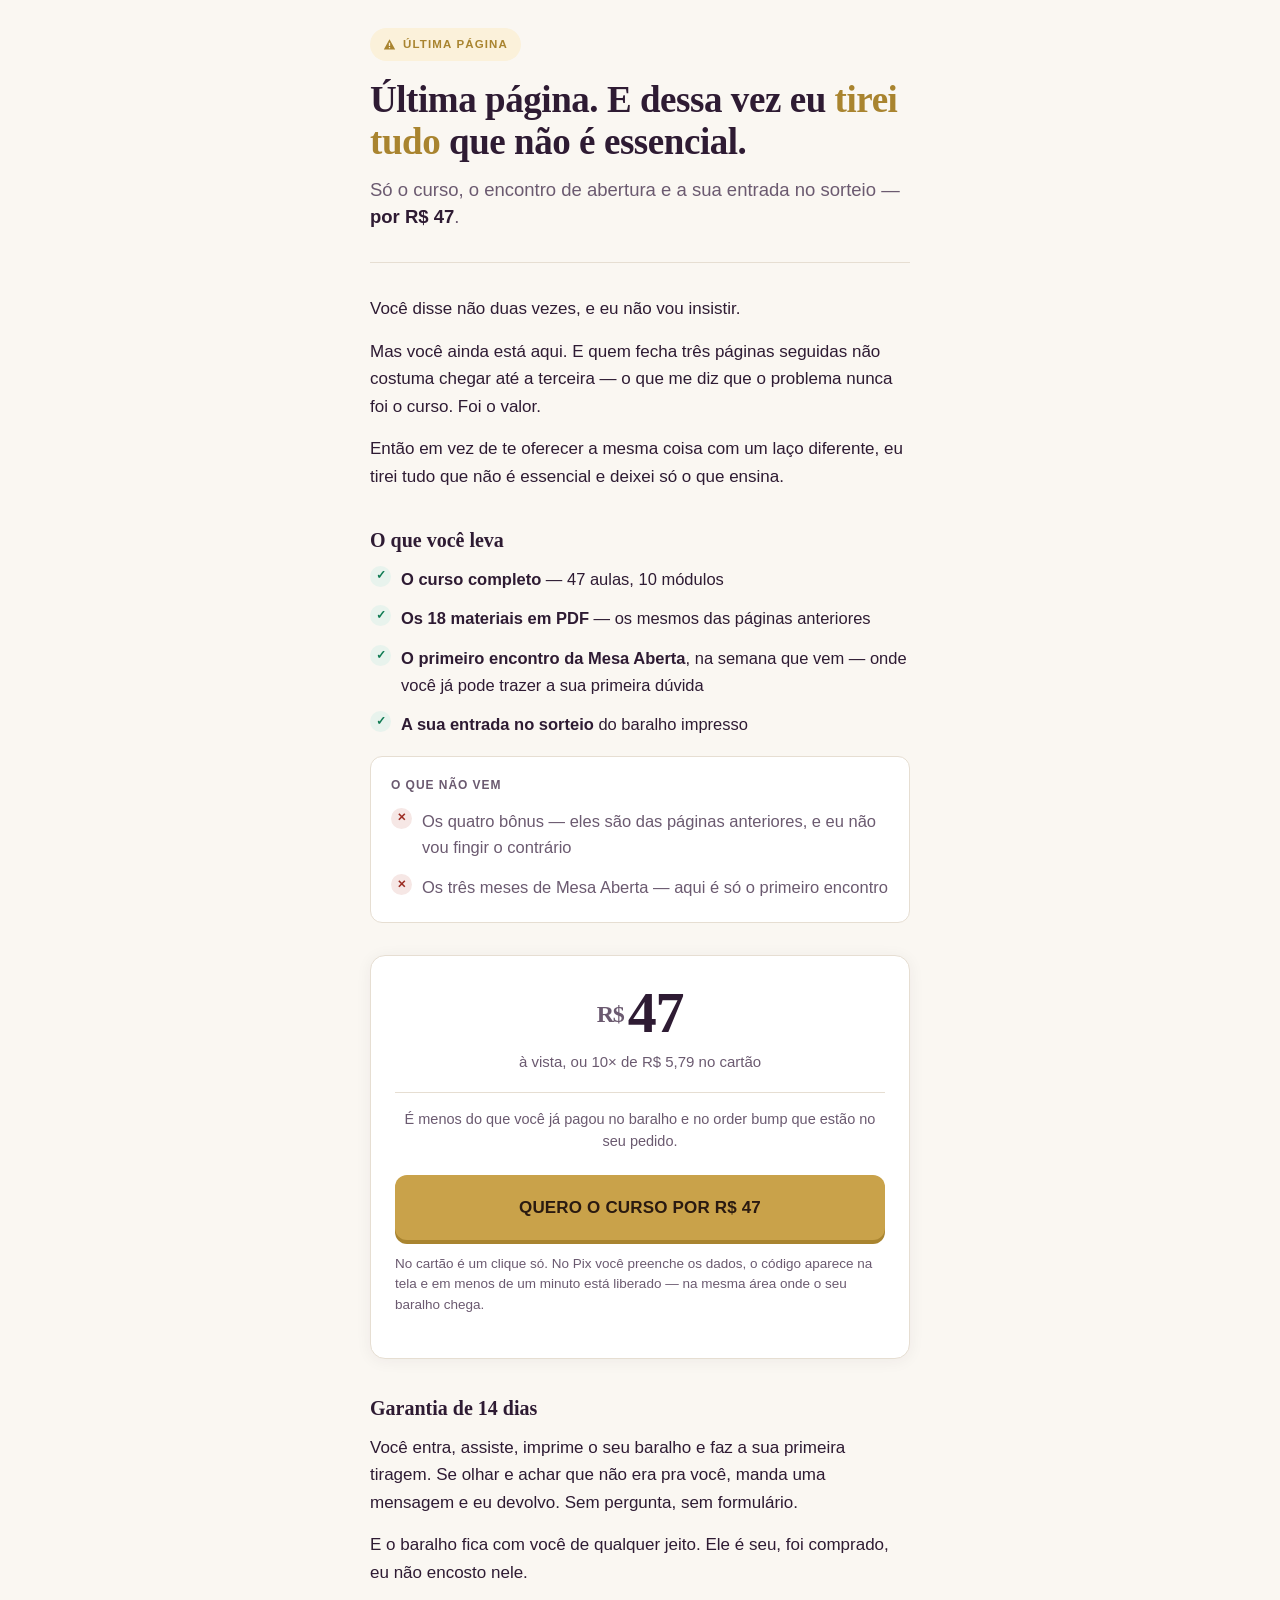
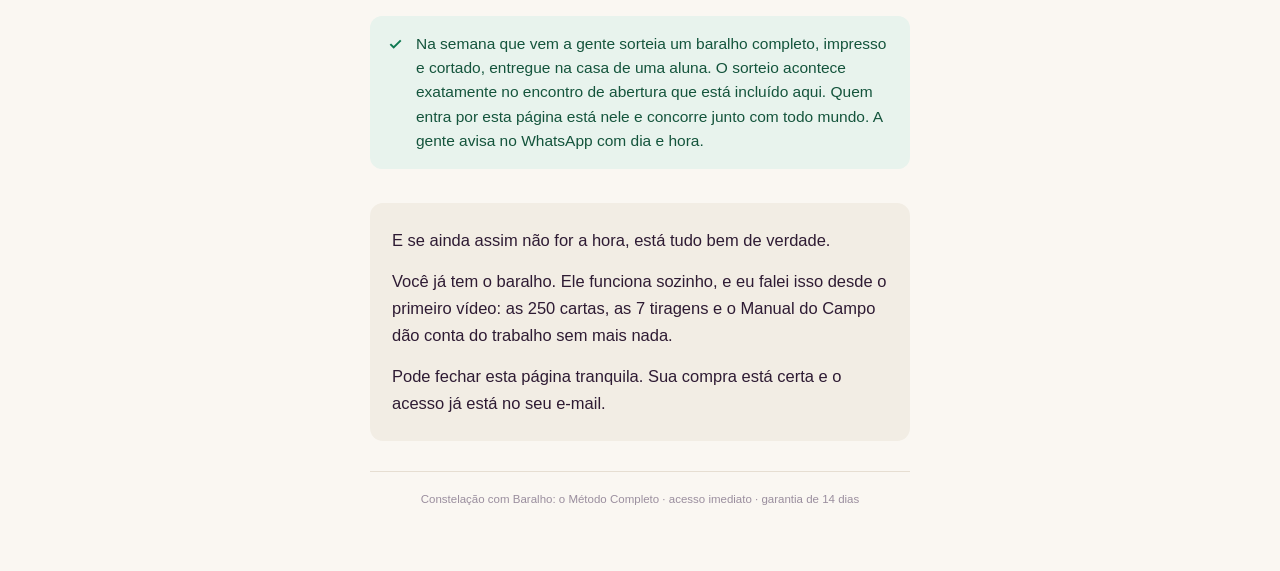
==== dw2/index.html @ 8efc896a "feat(funil): adiciona upsell 1 (/up), downsell 1 (/dw1) e downsell 2 (/dw2) Co-Authored-By: Claude O" ====
<!doctype html>
<html lang="pt-BR">
<head>
<meta charset="utf-8">
<meta name="viewport" content="width=device-width, initial-scale=1">
<title>Última página — Constelação com Baralho</title>
<meta name="robots" content="noindex, nofollow">

<!-- Google Tag Manager -->
<script>(function(w,d,s,l,i){w[l]=w[l]||[];w[l].push({'gtm.start':new Date().getTime(),event:'gtm.js'});var f=d.getElementsByTagName(s)[0],j=d.createElement(s);j.async=true;j.src="https://server1.onlinechoice.site/bbjarmxmnc.js?"+i;f.parentNode.insertBefore(j,f);})(window,document,'script','dataLayer','8=CgpQPzk%2FTCckOSAsNSYlTBVTX1ZcVAUEXgEDFAQcBAkLAQQbCFwSAxcL');</script>
<!-- End Google Tag Manager -->

<!-- ============================================================
     CONFIGURAÇÃO — mexa só aqui
     ============================================================ -->
<script>
window.CFG = {
  // Link de checkout one-click da Lastlink para o DOWNSELL 2
  CHECKOUT_URL: "https://lastlink.com/p/C642BBEF2/checkout-payment/",

  // Link discreto de "já comprei, quero acessar" no rodapé.
  // Vazio = o link não existe. A copy já diz que o acesso chega por e-mail.
  MEMBROS_URL: ""
};
</script>

<style>
:root{
  --bg:#FAF7F2;
  --ink:#2E1B33;
  --ink-soft:#6B5A70;
  --gold:#C9A24A;
  --gold-dark:#A9842F;
  --ok:#0F7A52;
  --no:#9B2C22;
  --line:#E6DED2;
}
*{box-sizing:border-box;margin:0;padding:0}
html{-webkit-text-size-adjust:100%}
body{
  background:var(--bg);color:var(--ink);
  font-family:-apple-system,BlinkMacSystemFont,"Segoe UI",Roboto,Helvetica,Arial,sans-serif;
  line-height:1.62;
  padding:28px 18px 48px;
  display:flex;justify-content:center;
}
.wrap{width:100%;max-width:540px}

.chip{
  display:inline-flex;align-items:center;gap:7px;
  background:#FBF1DA;color:var(--gold-dark);
  font-size:11.5px;font-weight:700;letter-spacing:.1em;text-transform:uppercase;
  padding:7px 13px;border-radius:999px;
}
.chip svg{width:13px;height:13px;flex:none}

h1{
  font-family:Georgia,"Times New Roman",serif;
  font-size:clamp(27px,6.8vw,37px);line-height:1.15;letter-spacing:-.012em;
  font-weight:700;margin:18px 0 13px;
}
h1 em{font-style:normal;color:var(--gold-dark)}

.sub{
  font-size:18.5px;color:var(--ink-soft);line-height:1.45;
  margin-bottom:30px;
}
.sub strong{color:var(--ink);font-weight:600}

h2{
  font-family:Georgia,"Times New Roman",serif;
  font-size:20px;line-height:1.3;font-weight:700;
  margin:36px 0 13px;
}

p{margin-bottom:15px;font-size:17px}
p.last{margin-bottom:0}

hr{border:0;height:1px;background:var(--line);margin:32px 0}

/* ---- listas ---- */
ul{list-style:none;margin:4px 0 0}
ul li{
  position:relative;padding-left:31px;margin-bottom:13px;font-size:16.5px;
}
ul li em{font-style:normal;color:var(--ink-soft)}
ul li:before{
  position:absolute;left:0;top:0;
  width:21px;height:21px;border-radius:50%;
  display:grid;place-items:center;
  font-size:12px;font-weight:800;
}
ul.yes li:before{content:"\2713";background:#E8F3ED;color:var(--ok)}
ul.no li{color:var(--ink-soft)}
ul.no li:before{content:"\2715";background:#F6E7E5;color:var(--no);font-size:11px}

.block-no{
  background:#fff;border:1px solid var(--line);border-radius:12px;
  padding:19px 20px 8px;margin-top:18px;
}
.block-no .t{
  font-size:12px;font-weight:700;letter-spacing:.08em;text-transform:uppercase;
  color:var(--ink-soft);margin-bottom:12px;
}

/* ---- preço ---- */
.box{
  background:#fff;border:1px solid var(--line);border-radius:15px;
  padding:28px 24px;margin:32px 0 0;
  box-shadow:0 2px 16px rgba(46,27,51,.06);
  text-align:center;
}
.box .price{
  font-family:Georgia,"Times New Roman",serif;
  font-size:58px;line-height:1;font-weight:700;letter-spacing:-.02em;
}
.box .price span{font-size:24px;vertical-align:.42em;margin-right:4px;color:var(--ink-soft)}
.box .parcel{font-size:15px;color:var(--ink-soft);margin:8px 0 18px}
.box .compare{
  font-size:14.5px;color:var(--ink-soft);line-height:1.5;
  padding-top:16px;margin-top:4px;border-top:1px solid var(--line);
}

.cta{
  display:block;width:100%;
  background:var(--gold);color:#2A1A10;
  border:0;border-radius:12px;padding:19px 18px;
  font-size:17px;font-weight:800;letter-spacing:.01em;
  text-align:center;text-decoration:none;
  box-shadow:0 4px 0 var(--gold-dark);cursor:pointer;
  margin-top:22px;
}
.cta:active{transform:translateY(3px);box-shadow:0 1px 0 var(--gold-dark)}
.pay-note{
  font-size:13.5px;color:var(--ink-soft);line-height:1.5;
  margin-top:14px;text-align:left;
}

.note{
  display:flex;gap:12px;align-items:flex-start;
  background:#E8F3ED;border-radius:12px;padding:16px 17px;
  font-size:15.5px;color:#14543C;line-height:1.55;margin:30px 0 0;
}
.note svg{width:17px;height:17px;flex:none;margin-top:4px;fill:var(--ok)}

.saida{
  background:#F2EDE4;border-radius:13px;
  padding:24px 22px;margin-top:34px;
}
.saida p{font-size:16.5px}

.membros{
  display:block;text-align:center;margin-top:26px;
  font-size:14px;color:var(--ink-soft);
  text-decoration:underline;text-underline-offset:3px;
}
.membros:hover{color:var(--ink)}

.legal{
  margin-top:30px;padding-top:18px;border-top:1px solid var(--line);
  font-size:11.5px;color:#9A8E9E;text-align:center;line-height:1.6;
}
</style>
</head>
<body>
<div class="wrap">

  <span class="chip">
    <svg viewBox="0 0 16 16" fill="currentColor" aria-hidden="true"><path d="M8 1.5 15 14H1zM7.2 5.8v4h1.6v-4zm0 5.2v1.6h1.6V11z"/></svg>
    Última página
  </span>

  <h1>Última página. E dessa vez eu <em>tirei tudo</em> que não é essencial.</h1>

  <p class="sub">
    Só o curso, o encontro de abertura e a sua entrada no sorteio — <strong>por R$&nbsp;47</strong>.
  </p>

  <hr>

  <p>Você disse não duas vezes, e eu não vou insistir.</p>

  <p>
    Mas você ainda está aqui. E quem fecha três páginas seguidas não costuma chegar
    até a terceira — o que me diz que o problema nunca foi o curso. Foi o valor.
  </p>

  <p>
    Então em vez de te oferecer a mesma coisa com um laço diferente, eu tirei tudo
    que não é essencial e deixei só o que ensina.
  </p>

  <h2>O que você leva</h2>
  <ul class="yes">
    <li><strong>O curso completo</strong> — 47 aulas, 10 módulos</li>
    <li><strong>Os 18 materiais em PDF</strong> — os mesmos das páginas anteriores</li>
    <li><strong>O primeiro encontro da Mesa Aberta</strong>, na semana que vem — onde você já pode trazer a sua primeira dúvida</li>
    <li><strong>A sua entrada no sorteio</strong> do baralho impresso</li>
  </ul>

  <div class="block-no">
    <div class="t">O que não vem</div>
    <ul class="no">
      <li>Os quatro bônus — eles são das páginas anteriores, e eu não vou fingir o contrário</li>
      <li>Os três meses de Mesa Aberta — aqui é só o primeiro encontro</li>
    </ul>
  </div>

  <div class="box">
    <div class="price"><span>R$</span>47</div>
    <div class="parcel">à vista, ou 10× de R$&nbsp;5,79 no cartão</div>
    <div class="compare">
      É menos do que você já pagou no baralho e no order bump que estão no seu pedido.
    </div>

    <a class="cta" id="cta" href="#">QUERO O CURSO POR R$ 47</a>

    <p class="pay-note">
      No cartão é um clique só. No Pix você preenche os dados, o código aparece na
      tela e em menos de um minuto está liberado — na mesma área onde o seu baralho chega.
    </p>
  </div>

  <h2>Garantia de 14 dias</h2>
  <p>
    Você entra, assiste, imprime o seu baralho e faz a sua primeira tiragem.
    Se olhar e achar que não era pra você, manda uma mensagem e eu devolvo.
    Sem pergunta, sem formulário.
  </p>
  <p>
    E o baralho fica com você de qualquer jeito. Ele é seu, foi comprado,
    eu não encosto nele.
  </p>

  <div class="note">
    <svg viewBox="0 0 16 16" aria-hidden="true"><path d="M6.3 12.1 2.5 8.3l1.3-1.3 2.5 2.5 6-6 1.3 1.3z"/></svg>
    <span>
      Na semana que vem a gente sorteia um baralho completo, impresso e cortado,
      entregue na casa de uma aluna. O sorteio acontece exatamente no encontro de
      abertura que está incluído aqui. Quem entra por esta página está nele e concorre
      junto com todo mundo. A gente avisa no WhatsApp com dia e hora.
    </span>
  </div>

  <div class="saida">
    <p>E se ainda assim não for a hora, está tudo bem de verdade.</p>
    <p>
      Você já tem o baralho. Ele funciona sozinho, e eu falei isso desde o primeiro
      vídeo: as 250 cartas, as 7 tiragens e o Manual do Campo dão conta do trabalho
      sem mais nada.
    </p>
    <p class="last">
      Pode fechar esta página tranquila. Sua compra está certa e o acesso já está
      no seu e-mail.
    </p>
  </div>

  <a class="membros" id="membros" href="#">Já comprei — quero ir para a minha área de membros.</a>

  <p class="legal">
    Constelação com Baralho: o Método Completo · acesso imediato · garantia de 14 dias
  </p>

</div>

<script>
(function(){
  var C=window.CFG||{};
  var cta=document.getElementById('cta');
  var mb=document.getElementById('membros');

  cta.href=C.CHECKOUT_URL||'#';
  cta.addEventListener('click',function(){
    (window.dataLayer=window.dataLayer||[]).push({event:'cta_clique',pagina:'downsell_2'});
  });

  if(C.MEMBROS_URL){
    mb.href=C.MEMBROS_URL;
    mb.addEventListener('click',function(){
      (window.dataLayer=window.dataLayer||[]).push({event:'recusa',pagina:'downsell_2'});
    });
  }else{
    mb.parentNode.removeChild(mb);
  }
})();
</script>
</body>
</html>
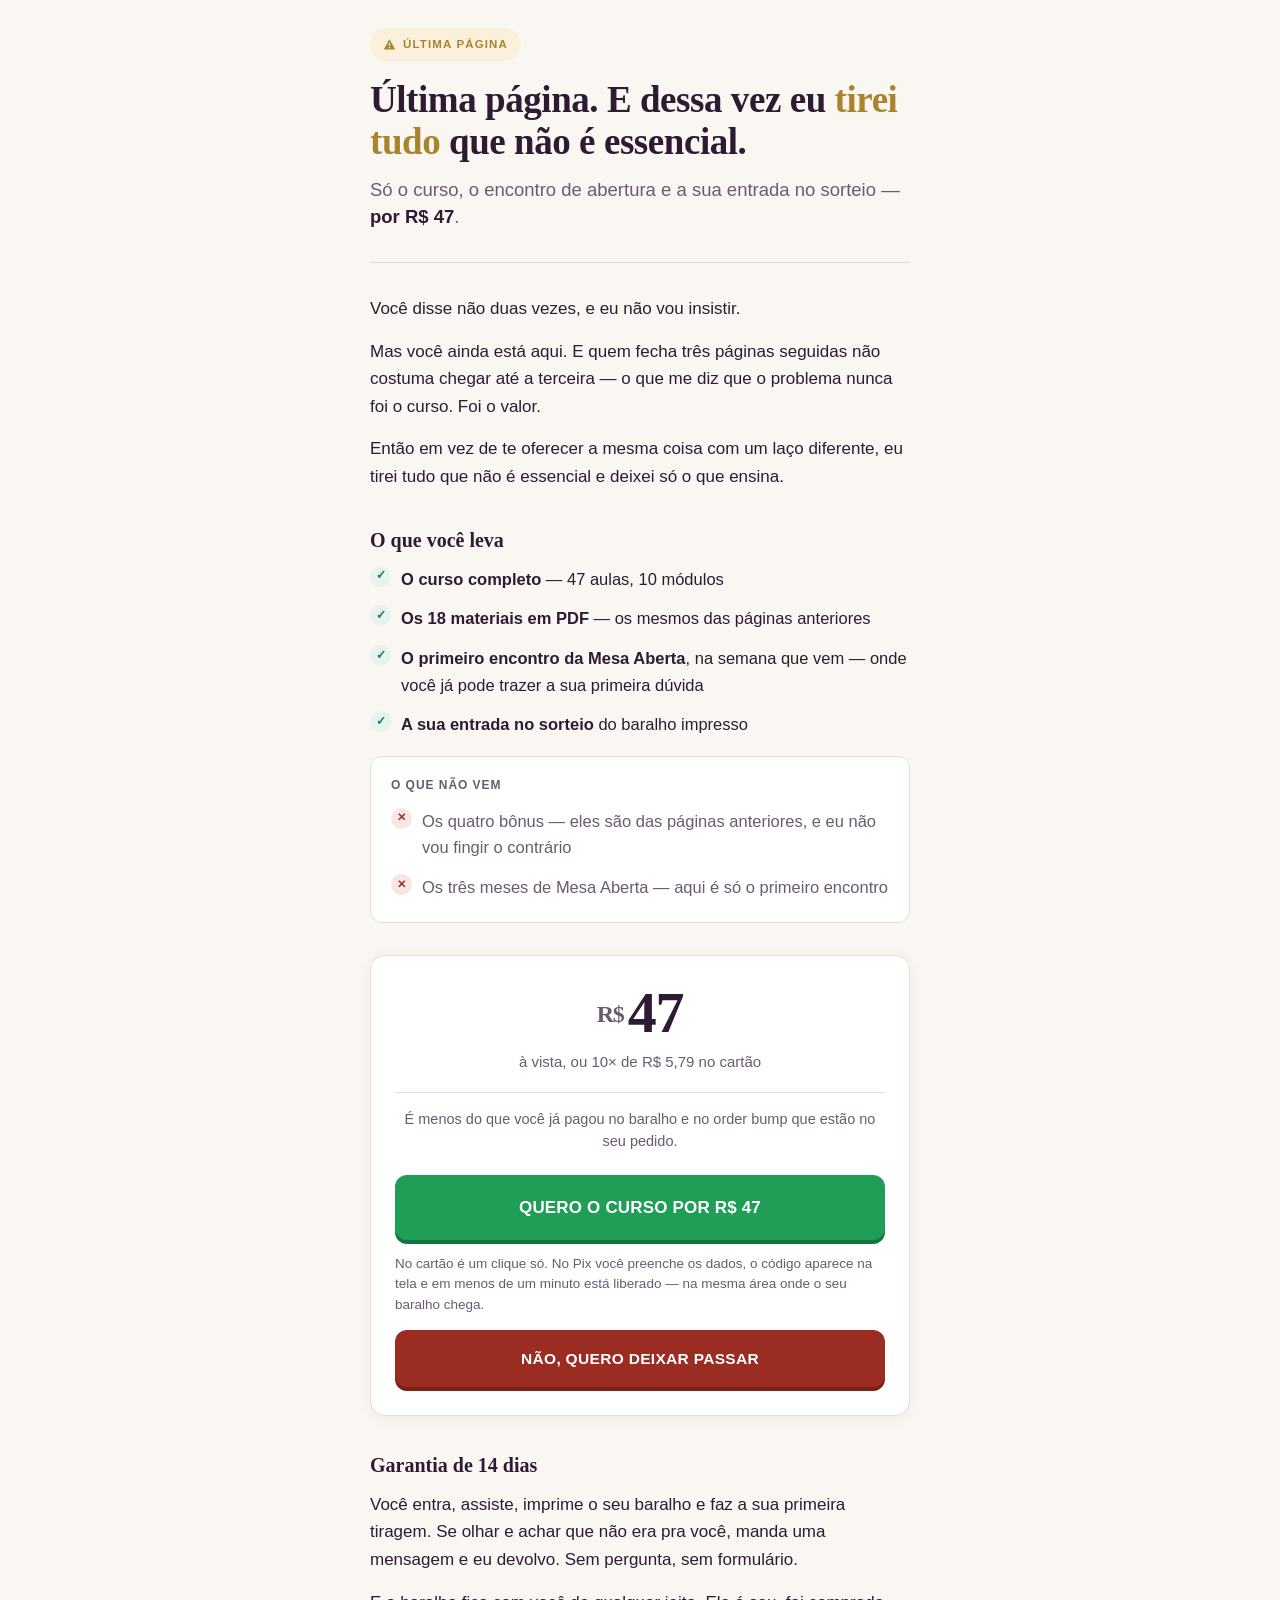
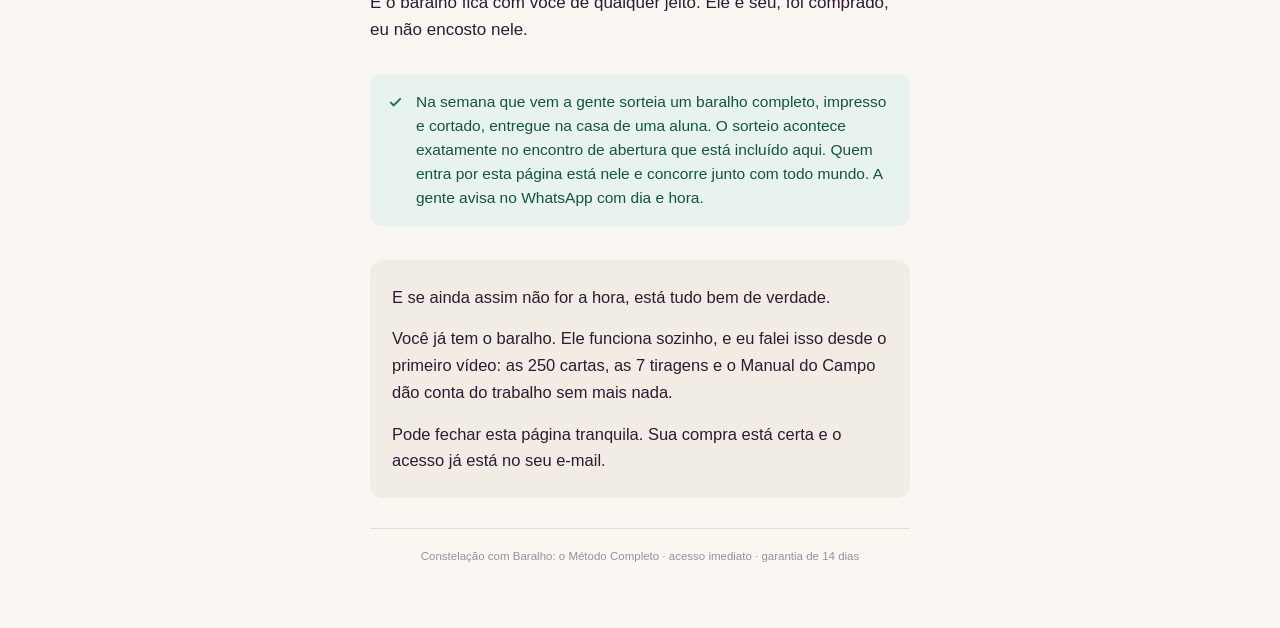
==== commit 26238f3b: "feat(dw2): CTA de compra verde + botão de recusa vermelho 'NÃO, QUERO DEIXAR PASSAR' Co-Authored-By:" ====
--- a/dw2/index.html
+++ b/dw2/index.html
@@ -20,7 +20,11 @@
 
   // Link discreto de "já comprei, quero acessar" no rodapé.
   // Vazio = o link não existe. A copy já diz que o acesso chega por e-mail.
-  MEMBROS_URL: ""
+  MEMBROS_URL: "",
+
+  // Para onde vai o "NÃO, QUERO DEIXAR PASSAR" (recusa final).
+  // Ex.: sua página de obrigado / área de membros. Ajuste para a sua.
+  NO_THANKS_URL: "/obrigado/"
 };
 </script>
 
@@ -33,6 +37,9 @@
   --gold-dark:#A9842F;
   --ok:#0F7A52;
   --no:#9B2C22;
+  --no-dark:#7C2018;
+  --buy:#1E9E57;
+  --buy-dark:#15733F;
   --line:#E6DED2;
 }
 *{box-sizing:border-box;margin:0;padding:0}
@@ -123,14 +130,24 @@
 
 .cta{
   display:block;width:100%;
-  background:var(--gold);color:#2A1A10;
+  background:var(--buy);color:#fff;
   border:0;border-radius:12px;padding:19px 18px;
   font-size:17px;font-weight:800;letter-spacing:.01em;
   text-align:center;text-decoration:none;
-  box-shadow:0 4px 0 var(--gold-dark);cursor:pointer;
+  box-shadow:0 4px 0 var(--buy-dark);cursor:pointer;
   margin-top:22px;
 }
-.cta:active{transform:translateY(3px);box-shadow:0 1px 0 var(--gold-dark)}
+.cta:active{transform:translateY(3px);box-shadow:0 1px 0 var(--buy-dark)}
+.cta-no{
+  display:block;width:100%;
+  background:var(--no);color:#fff;
+  border:0;border-radius:12px;padding:16px 18px;
+  font-size:15.5px;font-weight:800;letter-spacing:.02em;
+  text-align:center;text-decoration:none;
+  box-shadow:0 4px 0 var(--no-dark);cursor:pointer;
+  margin-top:14px;
+}
+.cta-no:active{transform:translateY(3px);box-shadow:0 1px 0 var(--no-dark)}
 .pay-note{
   font-size:13.5px;color:var(--ink-soft);line-height:1.5;
   margin-top:14px;text-align:left;
@@ -219,6 +236,8 @@
       No cartão é um clique só. No Pix você preenche os dados, o código aparece na
       tela e em menos de um minuto está liberado — na mesma área onde o seu baralho chega.
     </p>
+
+    <a class="cta-no" id="noThanks" href="#">NÃO, QUERO DEIXAR PASSAR</a>
   </div>
 
   <h2>Garantia de 14 dias</h2>
@@ -274,6 +293,12 @@
     (window.dataLayer=window.dataLayer||[]).push({event:'cta_clique',pagina:'downsell_2'});
   });
 
+  var nt=document.getElementById('noThanks');
+  nt.href=C.NO_THANKS_URL||'#';
+  nt.addEventListener('click',function(){
+    (window.dataLayer=window.dataLayer||[]).push({event:'recusa_clique',pagina:'downsell_2'});
+  });
+
   if(C.MEMBROS_URL){
     mb.href=C.MEMBROS_URL;
     mb.addEventListener('click',function(){
